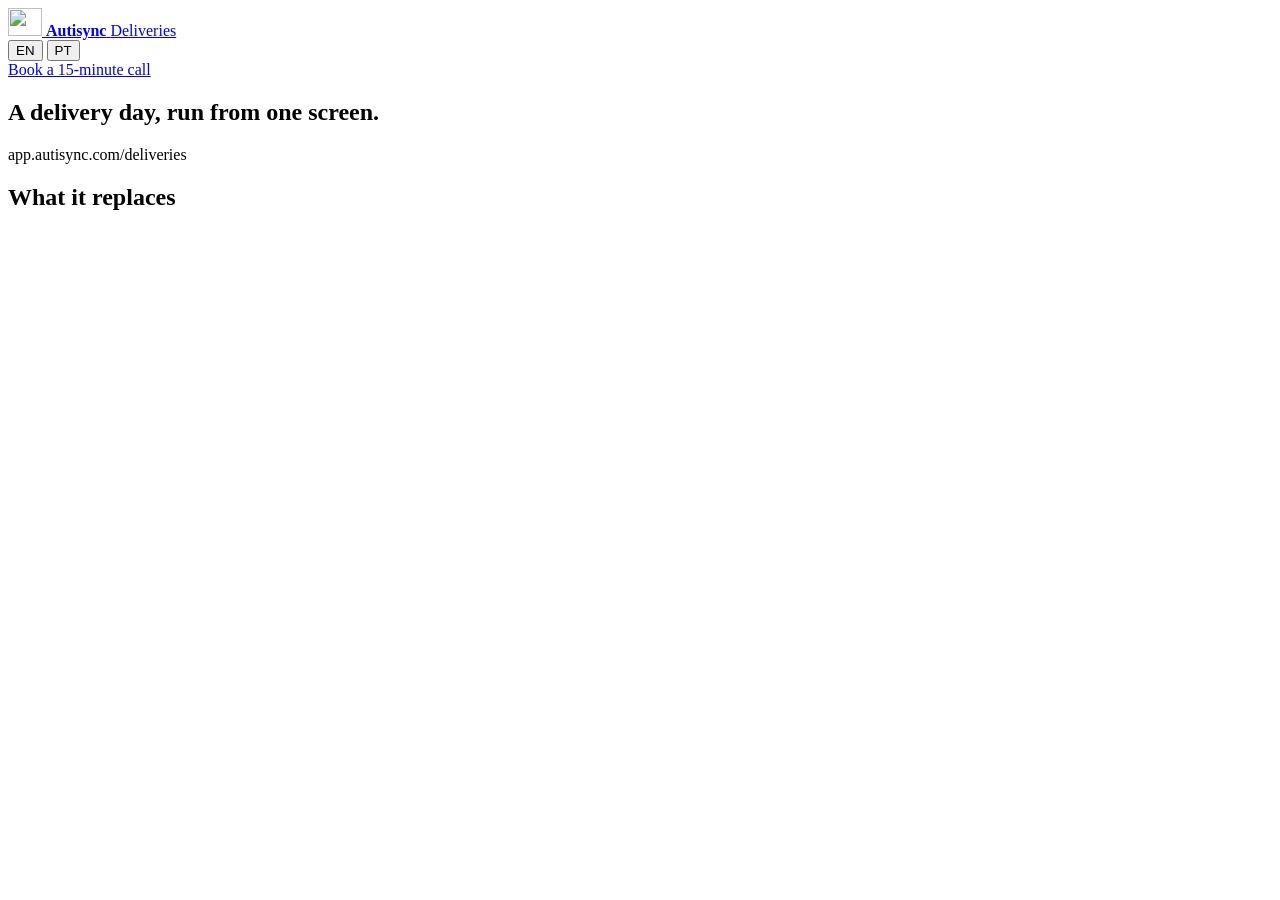
==== src/index.html @ 2b048763 "Deliveries live demo: office, driver and customer, no sign-up A static, self-contained simulation of" ====
<!doctype html>
<html lang="en">
<head>
  <meta charset="utf-8">
  <meta name="viewport" content="width=device-width, initial-scale=1, viewport-fit=cover">
  <title>Autisync Deliveries: live demo</title>
  <meta name="description" content="Try Autisync Deliveries with a made-up business: the office board, the driver's phone and the customer's tracking link, running a delivery day. No sign-up.">
  <meta property="og:title" content="Autisync Deliveries: live demo">
  <meta property="og:description" content="The office, the driver's phone and the customer's tracking link, running a delivery day. No sign-up.">
  <meta property="og:image" content="/og.png">
  <meta name="theme-color" content="#121417">
  <link rel="icon" href="/img/autisync.svg" type="image/svg+xml">
  <link rel="preconnect" href="https://fonts.googleapis.com">
  <link rel="preconnect" href="https://fonts.gstatic.com" crossorigin>
  <link href="https://fonts.googleapis.com/css2?family=Inter:wght@400;500;600;700;800&display=swap" rel="stylesheet">
  <link rel="stylesheet" href="https://cdnjs.cloudflare.com/ajax/libs/leaflet/1.9.4/leaflet.min.css">
  <link rel="stylesheet" href="/styles.css">
  <script src="/config.js"></script>
</head>
<body>
  <header class="top">
    <div class="wrap top-in">
      <a class="brand" href="https://www.autisync.com" aria-label="Autisync">
        <img src="/img/autisync.svg" alt="" width="34" height="28">
        <span><b>Autisync</b> <span data-t="nav.product">Deliveries</span></span>
      </a>
      <div class="top-actions">
        <div class="lang" role="group" aria-label="Language">
          <button type="button" data-lang="en">EN</button>
          <button type="button" data-lang="pt">PT</button>
        </div>
        <a class="btn btn-gold cta-link" href="https://www.autisync.com/book" data-t="nav.cta">Book a 15-minute call</a>
      </div>
    </div>
  </header>

  <main>
    <section class="hero wrap">
      <h1 data-t="hero.title">A delivery day, run from one screen.</h1>
      <p class="lead" data-t-html="hero.text"></p>
      <p class="note" data-t="hero.note"></p>
    </section>

    <section class="stage-wrap wrap" aria-label="Demo">
      <div class="stage" id="stage">
        <div class="controls" id="controls"></div>
        <div class="tabs" role="tablist" id="tabs"></div>
        <div class="panes">
          <section class="pane pane-office" id="pane-office" data-pane="office">
            <div class="pane-label" data-t="pane.office"></div>
            <div class="window">
              <div class="window-bar"><span></span><span></span><span></span><div class="url">app.autisync.com/deliveries</div></div>
              <div class="office" id="office"></div>
            </div>
          </section>
          <section class="pane pane-phone" id="pane-driver" data-pane="driver">
            <div class="pane-label" id="label-driver"></div>
            <div class="phone"><div class="screen" id="driver"></div></div>
          </section>
          <section class="pane pane-phone" id="pane-customer" data-pane="customer">
            <div class="pane-label" id="label-customer"></div>
            <div class="phone"><div class="screen" id="customer"></div></div>
          </section>
        </div>
      </div>
      <aside class="try" id="try"></aside>
    </section>

    <section class="replaces wrap">
      <h2 data-t="rep.title">What it replaces</h2>
      <div class="rep-grid" id="replaces"></div>
    </section>

    <section class="cta wrap">
      <div class="cta-box">
        <h2 data-t="cta.title"></h2>
        <p data-t="cta.text"></p>
        <a class="btn btn-gold btn-lg cta-link" href="https://www.autisync.com/book" data-t="nav.cta"></a>
      </div>
    </section>
  </main>

  <footer class="foot wrap">
    <span data-t="foot.by"></span>
    <span id="foot-demo"></span>
  </footer>

  <script src="https://cdnjs.cloudflare.com/ajax/libs/leaflet/1.9.4/leaflet.min.js"></script>
  <script type="module" src="/app.js"></script>
</body>
</html>
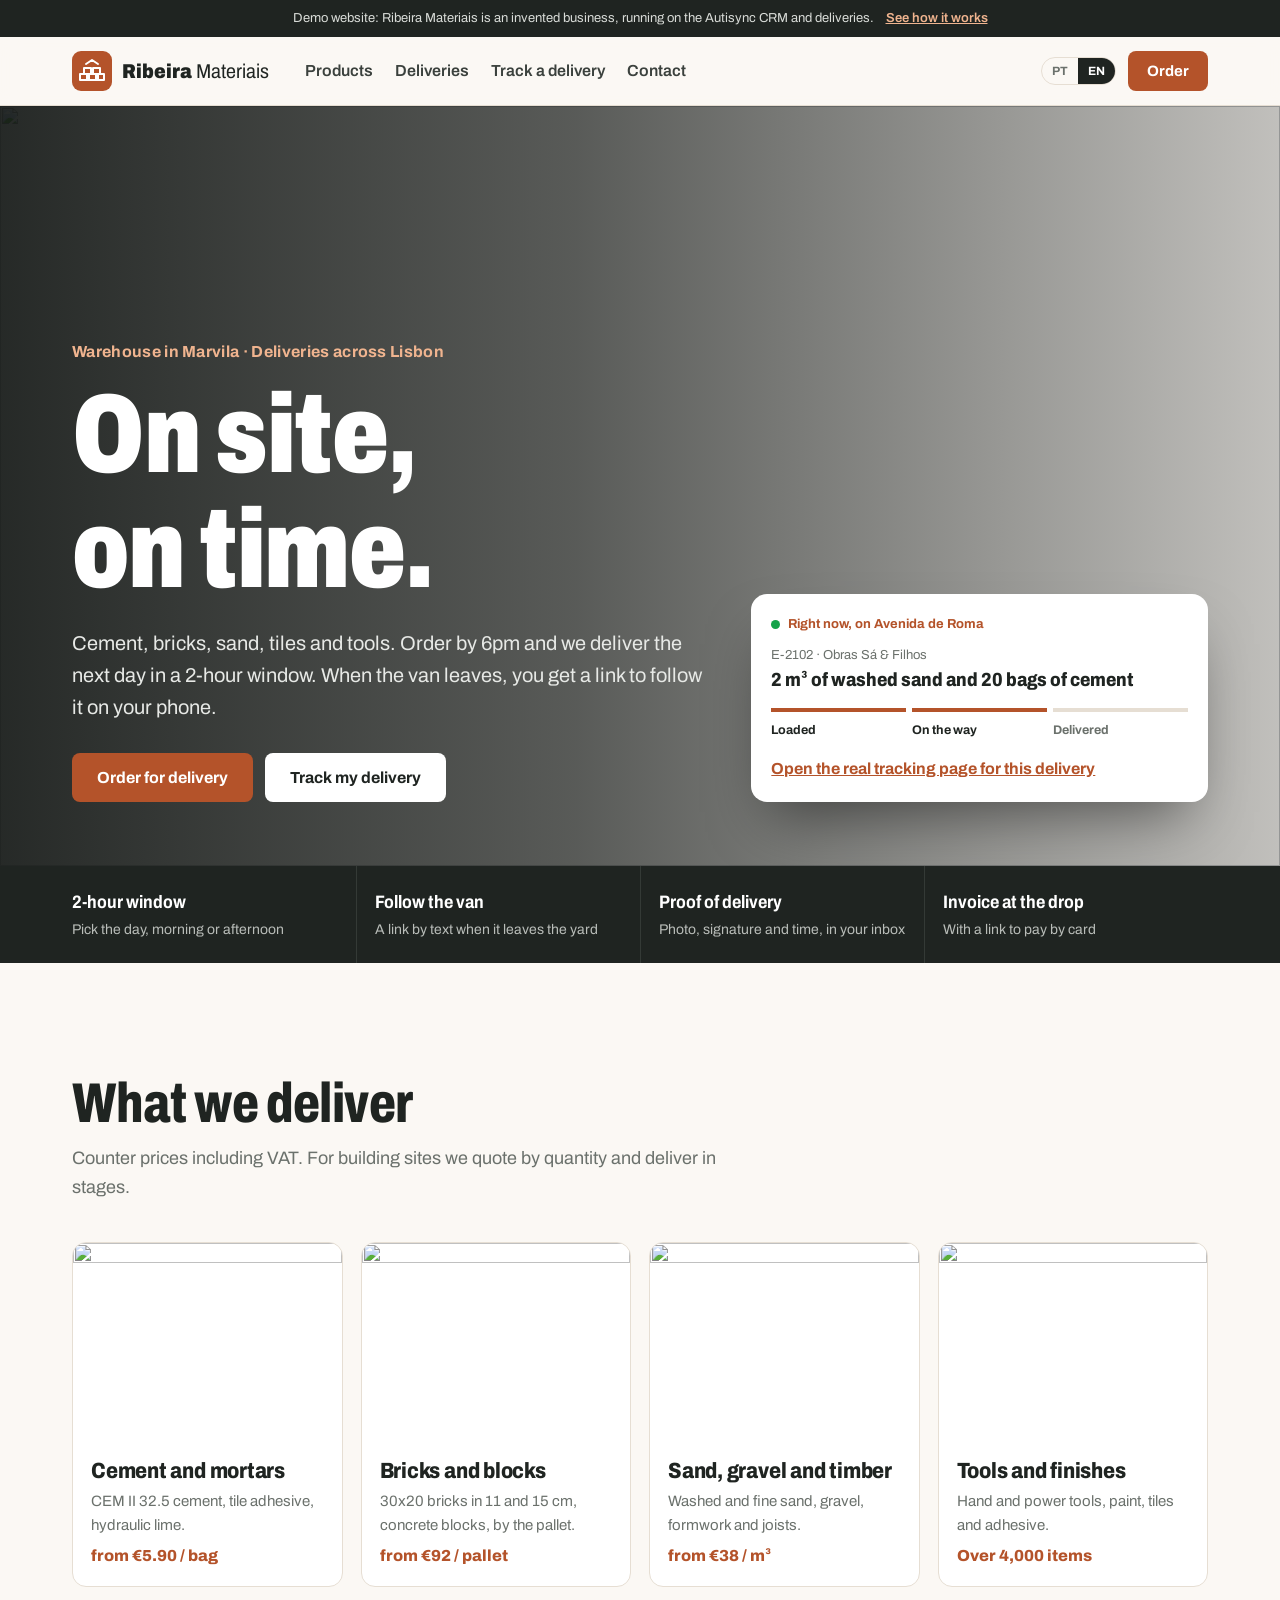
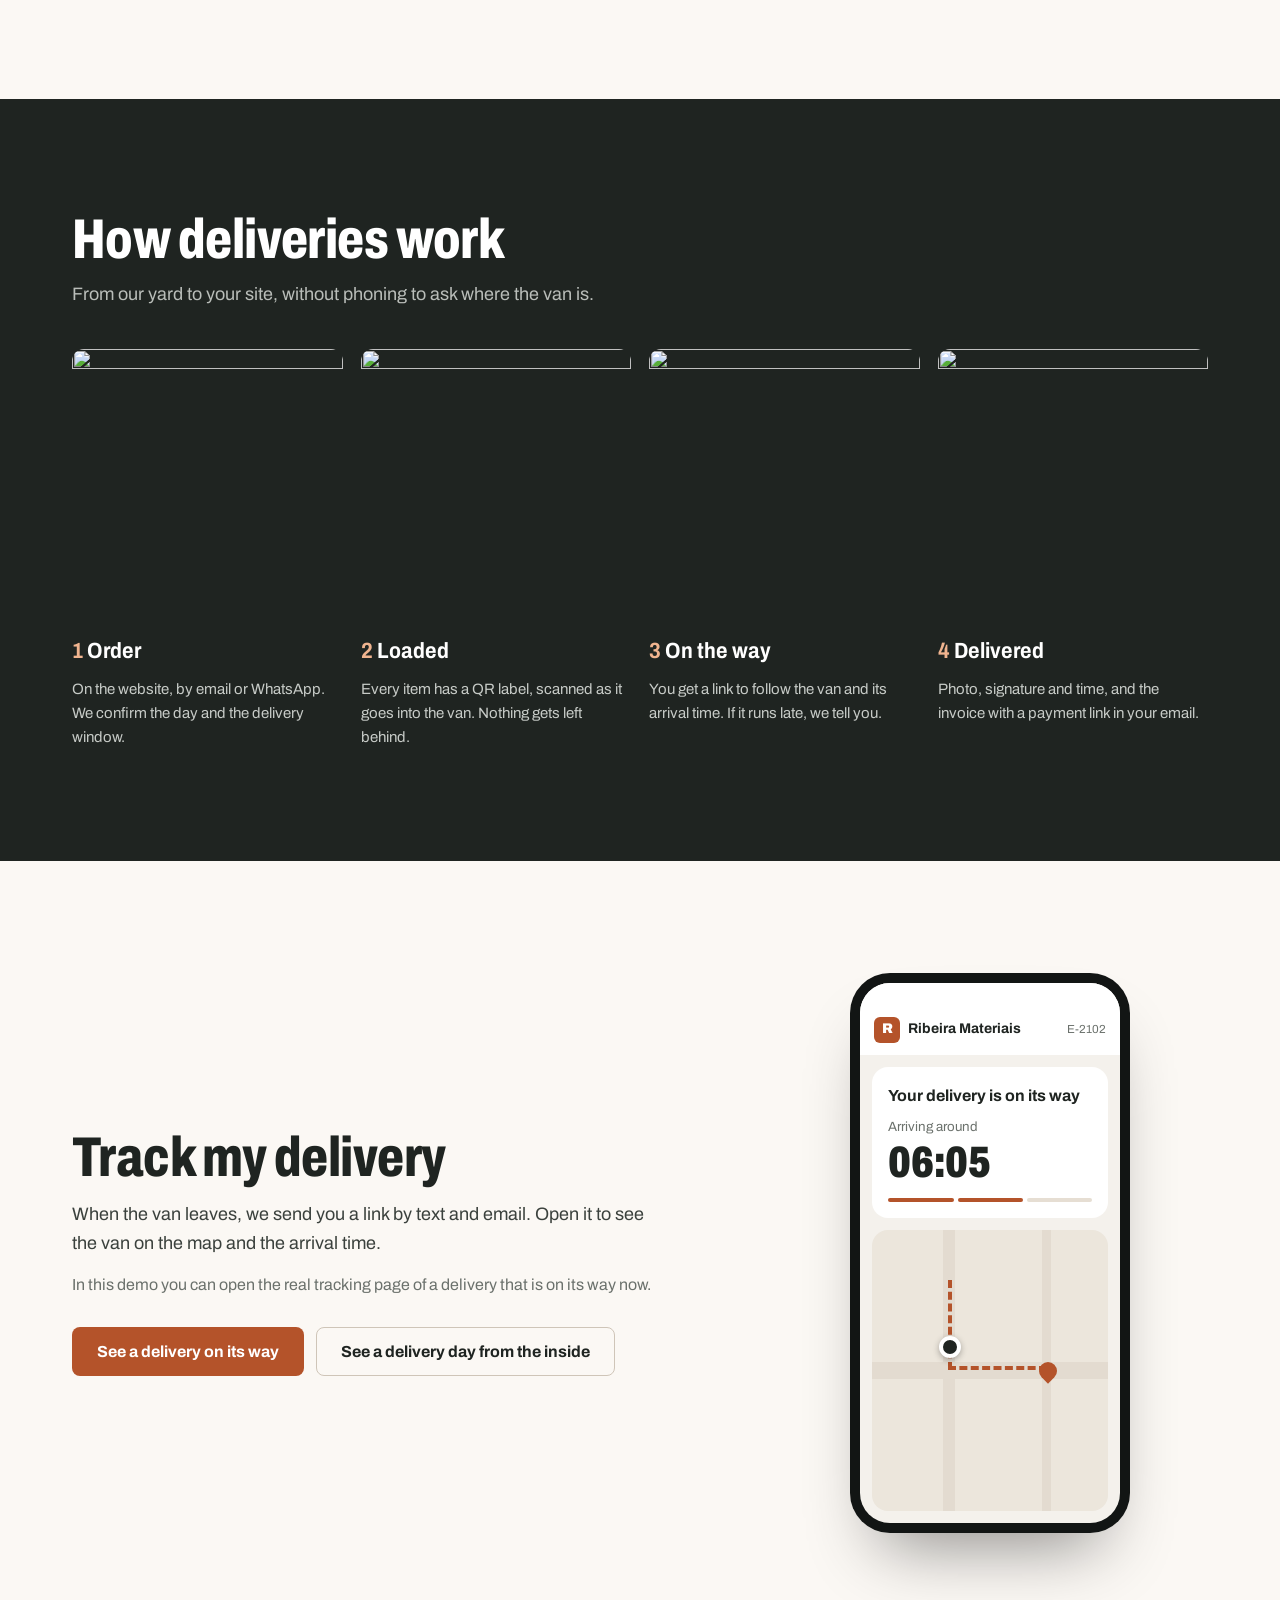
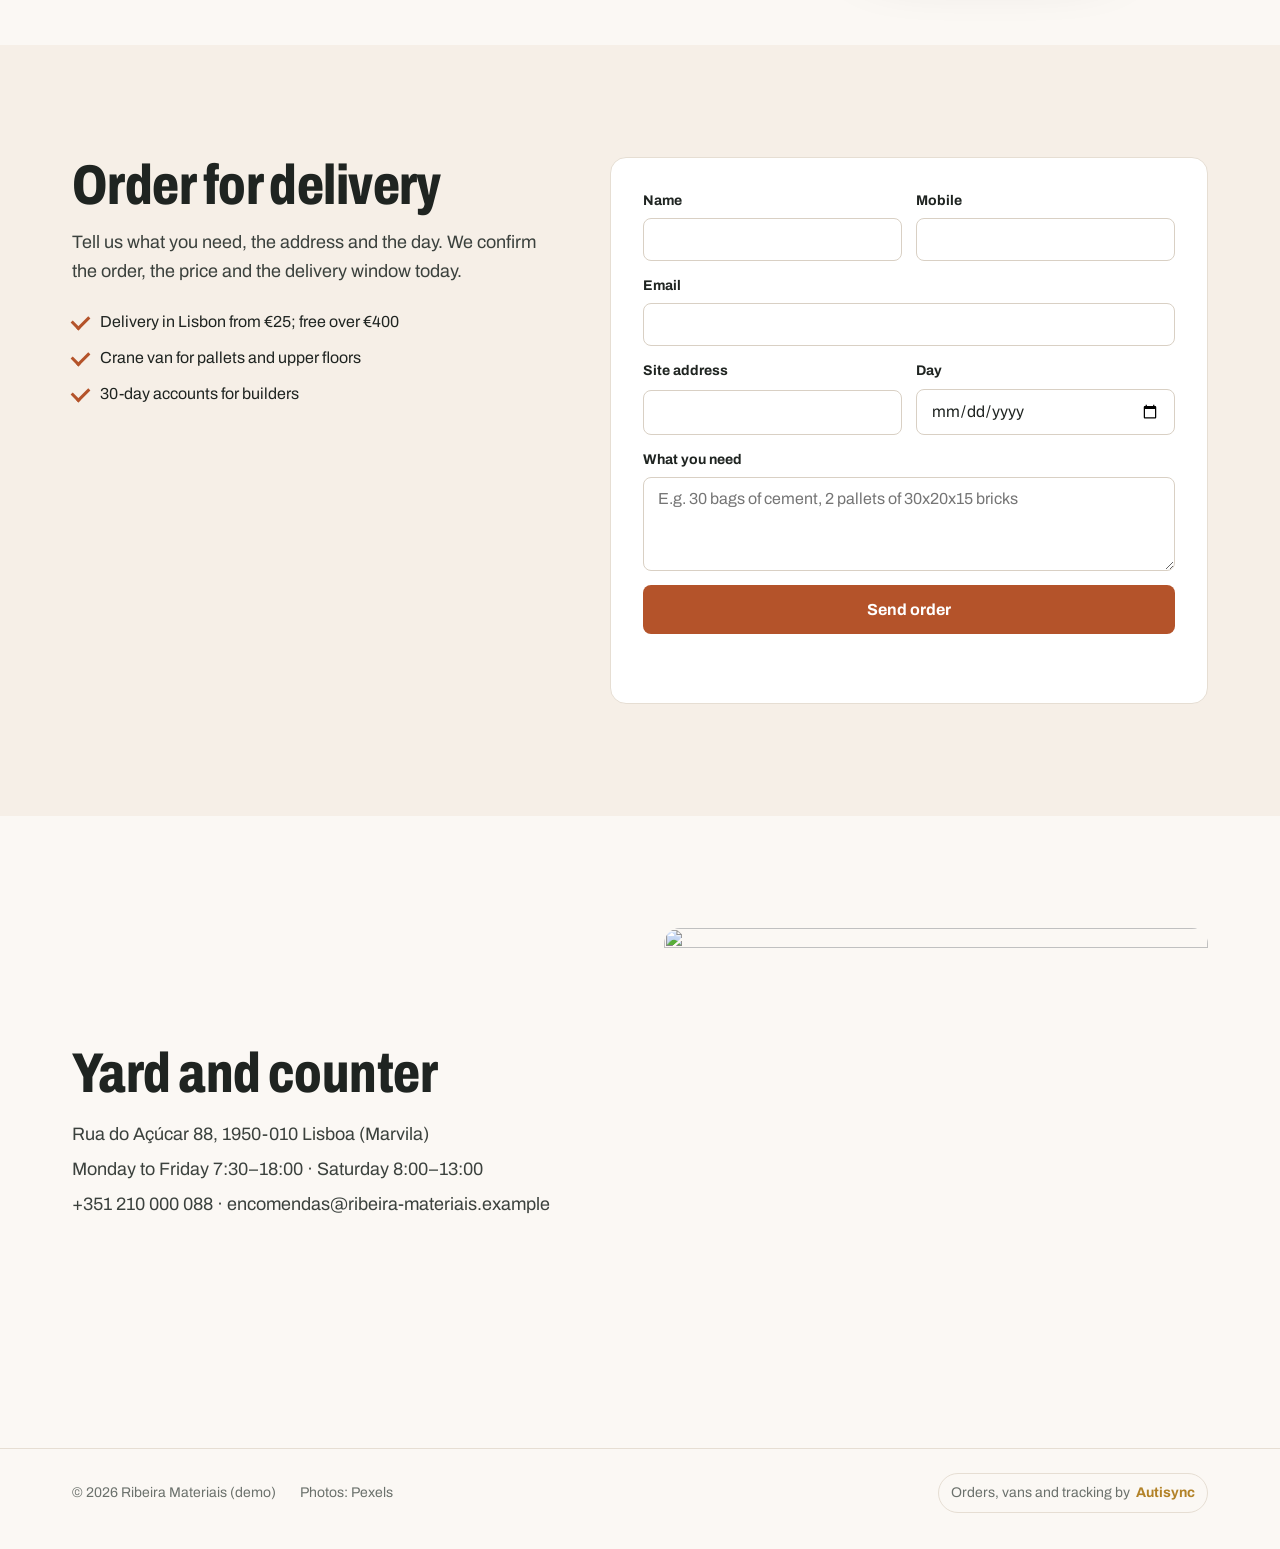
==== commit 3e48388c: "Ribeira Materiais: the demo merchant's own website, simulation kept at /demo The deliveries demo bec" ====
--- a/src/index.html
+++ b/src/index.html
@@ -1,91 +1,218 @@
 <!doctype html>
-<html lang="en">
+<html lang="pt-PT">
 <head>
   <meta charset="utf-8">
   <meta name="viewport" content="width=device-width, initial-scale=1, viewport-fit=cover">
-  <title>Autisync Deliveries: live demo</title>
-  <meta name="description" content="Try Autisync Deliveries with a made-up business: the office board, the driver's phone and the customer's tracking link, running a delivery day. No sign-up.">
-  <meta property="og:title" content="Autisync Deliveries: live demo">
-  <meta property="og:description" content="The office, the driver's phone and the customer's tracking link, running a delivery day. No sign-up.">
-  <meta property="og:image" content="/og.png">
-  <meta name="theme-color" content="#121417">
-  <link rel="icon" href="/img/autisync.svg" type="image/svg+xml">
+  <title>Ribeira Materiais | Materiais de construção com entrega em Lisboa</title>
+  <meta name="description" content="Cimento, tijolo, areia, cerâmica e ferramentas, entregues na obra em Lisboa numa janela de 2 horas, com seguimento da carrinha no telemóvel. Site de demonstração da Autisync.">
+  <meta name="robots" content="noindex">
+  <meta property="og:title" content="Ribeira Materiais: entregas na obra, à hora marcada">
+  <meta property="og:description" content="Um armazém de materiais de construção a trabalhar com o Autisync: encomendas, carrinhas, seguimento e faturas. Empresa de demonstração.">
+  <meta property="og:image" content="https://images.pexels.com/photos/29817952/pexels-photo-29817952.jpeg?auto=compress&cs=tinysrgb&w=1200&h=630&fit=crop">
+  <meta name="theme-color" content="#1F2421">
+  <link rel="icon" href="img/ribeira.svg" type="image/svg+xml">
   <link rel="preconnect" href="https://fonts.googleapis.com">
   <link rel="preconnect" href="https://fonts.gstatic.com" crossorigin>
-  <link href="https://fonts.googleapis.com/css2?family=Inter:wght@400;500;600;700;800&display=swap" rel="stylesheet">
-  <link rel="stylesheet" href="https://cdnjs.cloudflare.com/ajax/libs/leaflet/1.9.4/leaflet.min.css">
-  <link rel="stylesheet" href="/styles.css">
-  <script src="/config.js"></script>
+  <link href="https://fonts.googleapis.com/css2?family=Archivo:wdth,wght@62..125,400..900&display=swap" rel="stylesheet">
+  <link rel="stylesheet" href="styles.css">
+  <script src="config.js"></script>
 </head>
 <body>
+  <div class="demo-bar">
+    <span data-t="demo.bar">Site de demonstração: a Ribeira Materiais é uma empresa inventada, a trabalhar com o CRM e as entregas da Autisync.</span>
+    <a href="https://www.autisync.com/crm/entregas" data-href-en="https://www.autisync.com/crm/deliveries" data-t="demo.link">Ver como funciona</a>
+  </div>
+
   <header class="top">
     <div class="wrap top-in">
-      <a class="brand" href="https://www.autisync.com" aria-label="Autisync">
-        <img src="/img/autisync.svg" alt="" width="34" height="28">
-        <span><b>Autisync</b> <span data-t="nav.product">Deliveries</span></span>
+      <a class="brand" href="#inicio" aria-label="Ribeira Materiais">
+        <img src="img/ribeira.svg" alt="" width="40" height="40">
+        <span><b>Ribeira</b> Materiais</span>
       </a>
-      <div class="top-actions">
-        <div class="lang" role="group" aria-label="Language">
+      <nav class="nav" aria-label="Menu">
+        <a href="#produtos" data-t="nav.products">Produtos</a>
+        <a href="#entregas" data-t="nav.deliveries">Entregas</a>
+        <a href="#seguir" data-t="nav.track">Seguir entrega</a>
+        <a href="#contactos" data-t="nav.contact">Contactos</a>
+      </nav>
+      <div class="top-act">
+        <div class="lang" role="group" aria-label="Idioma / Language">
+          <button type="button" data-lang="pt">PT</button>
           <button type="button" data-lang="en">EN</button>
-          <button type="button" data-lang="pt">PT</button>
-        </div>
-        <a class="btn btn-gold cta-link" href="https://www.autisync.com/book" data-t="nav.cta">Book a 15-minute call</a>
+        </div>
+        <a class="btn btn-brand" href="#encomendar" data-t="nav.order">Encomendar</a>
       </div>
     </div>
   </header>
 
-  <main>
-    <section class="hero wrap">
-      <h1 data-t="hero.title">A delivery day, run from one screen.</h1>
-      <p class="lead" data-t-html="hero.text"></p>
-      <p class="note" data-t="hero.note"></p>
-    </section>
-
-    <section class="stage-wrap wrap" aria-label="Demo">
-      <div class="stage" id="stage">
-        <div class="controls" id="controls"></div>
-        <div class="tabs" role="tablist" id="tabs"></div>
-        <div class="panes">
-          <section class="pane pane-office" id="pane-office" data-pane="office">
-            <div class="pane-label" data-t="pane.office"></div>
-            <div class="window">
-              <div class="window-bar"><span></span><span></span><span></span><div class="url">app.autisync.com/deliveries</div></div>
-              <div class="office" id="office"></div>
+  <main id="inicio">
+    <section class="hero">
+      <img class="hero-img" src="https://images.pexels.com/photos/29817952/pexels-photo-29817952.jpeg?auto=compress&cs=tinysrgb&w=1920" alt="" fetchpriority="high">
+      <div class="wrap hero-in">
+        <div class="hero-copy">
+          <p class="kicker" data-t="hero.kicker">Armazém em Marvila · Entregas em Lisboa</p>
+          <h1 data-t="hero.title">Na obra à hora marcada.</h1>
+          <p class="lead" data-t="hero.lead">Cimento, tijolo, areia, cerâmica e ferramentas. Encomende até às 18h e entregamos no dia seguinte numa janela de 2 horas. Quando a carrinha sai, recebe um link para a seguir no telemóvel.</p>
+          <div class="cta-row">
+            <a class="btn btn-brand btn-lg" href="#encomendar" data-t="hero.order">Encomendar com entrega</a>
+            <a class="btn btn-light btn-lg" href="#seguir" data-t="hero.track">Seguir a minha entrega</a>
+          </div>
+        </div>
+        <aside class="live-card" aria-label="Entrega a caminho">
+          <div class="live-top"><span class="dot"></span><span data-t="live.label">Agora, na Av. de Roma</span></div>
+          <p class="live-ref">E-2102 · Obras Sá &amp; Filhos</p>
+          <p class="live-title" data-t="live.title">2 m³ de areia lavada e 20 sacos de cimento</p>
+          <div class="live-steps">
+            <span class="on" data-t="live.s1">Carregada</span>
+            <span class="on" data-t="live.s2">A caminho</span>
+            <span data-t="live.s3">Entregue</span>
+          </div>
+          <a class="live-link" data-track-demo href="#" target="_blank" rel="noopener" data-t="live.link">Abrir o seguimento real desta entrega</a>
+        </aside>
+      </div>
+    </section>
+
+    <section class="facts">
+      <div class="wrap facts-in">
+        <div><b data-t="f1.b">Janela de 2 horas</b><span data-t="f1.s">Escolhe o dia e a manhã ou a tarde</span></div>
+        <div><b data-t="f2.b">Siga a carrinha</b><span data-t="f2.s">Link por SMS quando sai do armazém</span></div>
+        <div><b data-t="f3.b">Prova de entrega</b><span data-t="f3.s">Foto, assinatura e hora, no seu email</span></div>
+        <div><b data-t="f4.b">Fatura na entrega</b><span data-t="f4.s">Com link para pagar por cartão</span></div>
+      </div>
+    </section>
+
+    <section class="section" id="produtos">
+      <div class="wrap">
+        <div class="head">
+          <h2 data-t="prod.title">O que entregamos</h2>
+          <p data-t="prod.sub">Preços de balcão com IVA. Para obra, pedimos orçamento por quantidades e entregamos por fases.</p>
+        </div>
+        <div class="cats">
+          <article class="cat">
+            <img loading="lazy" src="https://images.pexels.com/photos/29817952/pexels-photo-29817952.jpeg?auto=compress&cs=tinysrgb&w=800" alt="" data-alt="cat.cement.alt">
+            <div><h3 data-t="cat.cement">Cimento e argamassas</h3><p data-t="cat.cement.d">Cimento CEM II 32,5, cimento-cola, cal hidráulica.</p><span class="price" data-t="cat.cement.p">desde 5,90 € / saco</span></div>
+          </article>
+          <article class="cat">
+            <img loading="lazy" src="https://images.pexels.com/photos/39084066/pexels-photo-39084066.jpeg?auto=compress&cs=tinysrgb&w=800" alt="" data-alt="cat.brick.alt">
+            <div><h3 data-t="cat.brick">Tijolo e blocos</h3><p data-t="cat.brick.d">Tijolo 30x20 de 11 e 15, blocos de betão, por palete.</p><span class="price" data-t="cat.brick.p">desde 92 € / palete</span></div>
+          </article>
+          <article class="cat">
+            <img loading="lazy" src="https://images.pexels.com/photos/12278585/pexels-photo-12278585.jpeg?auto=compress&cs=tinysrgb&w=800" alt="" data-alt="cat.yard.alt">
+            <div><h3 data-t="cat.yard">Areias, britas e madeira</h3><p data-t="cat.yard.d">Areia lavada e fina, brita, cofragem e barrotes.</p><span class="price" data-t="cat.yard.p">desde 38 € / m³</span></div>
+          </article>
+          <article class="cat">
+            <img loading="lazy" src="https://images.pexels.com/photos/38575493/pexels-photo-38575493.jpeg?auto=compress&cs=tinysrgb&w=800" alt="" data-alt="cat.tools.alt">
+            <div><h3 data-t="cat.tools">Ferramentas e acabamentos</h3><p data-t="cat.tools.d">Ferramenta manual e elétrica, tintas, cerâmica e cola.</p><span class="price" data-t="cat.tools.p">Mais de 4.000 artigos</span></div>
+          </article>
+        </div>
+      </div>
+    </section>
+
+    <section class="section dark" id="entregas">
+      <div class="wrap">
+        <div class="head">
+          <h2 data-t="how.title">Como funcionam as entregas</h2>
+          <p data-t="how.sub">Do armazém à sua obra, sem telefonemas para saber onde está a carrinha.</p>
+        </div>
+        <ol class="steps">
+          <li>
+            <img loading="lazy" src="https://images.pexels.com/photos/4487383/pexels-photo-4487383.jpeg?auto=compress&cs=tinysrgb&w=700" alt="">
+            <b data-t="how.1">Encomenda</b><p data-t="how.1d">Pelo site, por email ou WhatsApp. Confirmamos o dia e a janela de entrega.</p>
+          </li>
+          <li>
+            <img loading="lazy" src="https://images.pexels.com/photos/29491402/pexels-photo-29491402.jpeg?auto=compress&cs=tinysrgb&w=700" alt="">
+            <b data-t="how.2">Carregamos</b><p data-t="how.2d">Cada volume tem uma etiqueta com QR, lida ao entrar na carrinha. Nada fica para trás.</p>
+          </li>
+          <li>
+            <img loading="lazy" src="https://images.pexels.com/photos/6407628/pexels-photo-6407628.jpeg?auto=compress&cs=tinysrgb&w=700" alt="">
+            <b data-t="how.3">A caminho</b><p data-t="how.3d">Recebe um link para seguir a carrinha e a hora de chegada. Se houver atraso, avisamos.</p>
+          </li>
+          <li>
+            <img loading="lazy" src="https://images.pexels.com/photos/6869055/pexels-photo-6869055.jpeg?auto=compress&cs=tinysrgb&w=700" alt="">
+            <b data-t="how.4">Entregue</b><p data-t="how.4d">Foto, assinatura e hora, e a fatura com link de pagamento no seu email.</p>
+          </li>
+        </ol>
+      </div>
+    </section>
+
+    <section class="section" id="seguir">
+      <div class="wrap track">
+        <div>
+          <h2 data-t="track.title">Seguir a minha entrega</h2>
+          <p data-t="track.sub">Quando a carrinha sai, enviamos-lhe um link por SMS e email. Abra-o para ver a carrinha no mapa e a hora de chegada.</p>
+          <p class="note" data-t="track.note">Nesta demonstração pode abrir o seguimento real de uma entrega que está a caminho agora.</p>
+          <div class="cta-row">
+            <a class="btn btn-brand btn-lg" data-track-demo href="#" target="_blank" rel="noopener" data-t="track.open">Ver uma entrega a caminho</a>
+            <a class="btn btn-outline btn-lg" href="demo/index.html?lang=pt" data-href-en="demo/index.html?lang=en" data-t="track.sim">Ver um dia de entregas por dentro</a>
+          </div>
+        </div>
+        <div class="phone" aria-hidden="true">
+          <div class="phone-in">
+            <div class="ph-head"><span class="ph-logo">R</span><b>Ribeira Materiais</b><small>E-2102</small></div>
+            <div class="ph-card">
+              <b data-t="ph.title">A sua entrega está a caminho</b>
+              <small data-t="ph.eta">Chega por volta das</small>
+              <span class="ph-time" data-eta>10:40</span>
+              <div class="ph-steps"><i class="on"></i><i class="on"></i><i></i></div>
             </div>
-          </section>
-          <section class="pane pane-phone" id="pane-driver" data-pane="driver">
-            <div class="pane-label" id="label-driver"></div>
-            <div class="phone"><div class="screen" id="driver"></div></div>
-          </section>
-          <section class="pane pane-phone" id="pane-customer" data-pane="customer">
-            <div class="pane-label" id="label-customer"></div>
-            <div class="phone"><div class="screen" id="customer"></div></div>
-          </section>
-        </div>
-      </div>
-      <aside class="try" id="try"></aside>
-    </section>
-
-    <section class="replaces wrap">
-      <h2 data-t="rep.title">What it replaces</h2>
-      <div class="rep-grid" id="replaces"></div>
-    </section>
-
-    <section class="cta wrap">
-      <div class="cta-box">
-        <h2 data-t="cta.title"></h2>
-        <p data-t="cta.text"></p>
-        <a class="btn btn-gold btn-lg cta-link" href="https://www.autisync.com/book" data-t="nav.cta"></a>
+            <div class="ph-map"><span class="ph-route"></span><span class="ph-van"></span><span class="ph-pin"></span></div>
+          </div>
+        </div>
+      </div>
+    </section>
+
+    <section class="section sand" id="encomendar">
+      <div class="wrap order">
+        <div>
+          <h2 data-t="order.title">Encomendar com entrega</h2>
+          <p data-t="order.sub">Diga-nos o que precisa, a morada e o dia. Confirmamos a encomenda, o preço e a janela de entrega ainda hoje.</p>
+          <ul class="ticks">
+            <li data-t="order.t1">Entrega em Lisboa a partir de 25 €; grátis acima de 400 €</li>
+            <li data-t="order.t2">Carrinha com grua para paletes e andares</li>
+            <li data-t="order.t3">Contas a 30 dias para empreiteiros</li>
+          </ul>
+        </div>
+        <form class="form" data-enquiry="Encomenda com entrega" novalidate>
+          <div class="row2">
+            <label><span data-t="form.name">Nome</span><input name="fullName" autocomplete="name" required></label>
+            <label><span data-t="form.phone">Telemóvel</span><input name="phone" type="tel" autocomplete="tel" required></label>
+          </div>
+          <label><span data-t="form.email">Email</span><input name="email" type="email" autocomplete="email" required></label>
+          <div class="row2">
+            <label><span data-t="form.address">Morada da obra</span><input name="address" autocomplete="street-address"></label>
+            <label><span data-t="form.day">Dia</span><input name="day" type="date"></label>
+          </div>
+          <label><span data-t="form.what">O que precisa</span><textarea name="what" rows="4" data-ph="form.whatPh" placeholder="Ex.: 30 sacos de cimento, 2 paletes de tijolo 30x20x15"></textarea></label>
+          <input class="hp" name="website" tabindex="-1" autocomplete="off" aria-hidden="true">
+          <button class="btn btn-brand btn-lg" type="submit" data-t="form.send">Enviar encomenda</button>
+          <p class="status" data-status role="status"></p>
+        </form>
+      </div>
+    </section>
+
+    <section class="section" id="contactos">
+      <div class="wrap contact">
+        <div>
+          <h2 data-t="contact.title">Armazém e balcão</h2>
+          <p>Rua do Açúcar 88, 1950-010 Lisboa (Marvila)</p>
+          <p data-t="contact.hours">Segunda a sexta 7:30–18:00 · Sábado 8:00–13:00</p>
+          <p>+351 210 000 088 · encomendas@ribeira-materiais.example</p>
+        </div>
+        <img loading="lazy" src="https://images.pexels.com/photos/36463675/pexels-photo-36463675.jpeg?auto=compress&cs=tinysrgb&w=900" alt="">
       </div>
     </section>
   </main>
 
-  <footer class="foot wrap">
-    <span data-t="foot.by"></span>
-    <span id="foot-demo"></span>
+  <footer class="foot">
+    <div class="wrap foot-in">
+      <span>© <span data-year></span> Ribeira Materiais (demo)</span>
+      <span data-t="foot.photos">Fotografias: Pexels</span>
+      <a class="powered" href="https://www.autisync.com/crm/entregas" data-href-en="https://www.autisync.com/crm/deliveries">
+        <span data-t="foot.powered">Encomendas, carrinhas e seguimento com</span> <b>Autisync</b>
+      </a>
+    </div>
   </footer>
 
-  <script src="https://cdnjs.cloudflare.com/ajax/libs/leaflet/1.9.4/leaflet.min.js"></script>
-  <script type="module" src="/app.js"></script>
+  <script src="site.js"></script>
 </body>
 </html>
--- a/src/styles.css
+++ b/src/styles.css
@@ -0,0 +1,161 @@
+/* Ribeira Materiais: a builders' merchant in Lisbon (demo). Terracotta brick,
+   charcoal and sand; Archivo, condensed for headings. */
+:root {
+  --brand: #b4532a;
+  --brand-dark: #8f3f1e;
+  --ink: #1f2421;
+  --ink-2: #3b413d;
+  --muted: #6b716c;
+  --sand: #f6efe7;
+  --paper: #fbf8f4;
+  --line: #e6ded3;
+  --font: "Archivo", "Helvetica Neue", Arial, sans-serif;
+}
+* { box-sizing: border-box; }
+html { scroll-behavior: smooth; }
+body { margin: 0; background: var(--paper); color: var(--ink); font: 16px/1.6 var(--font); -webkit-font-smoothing: antialiased; }
+img { max-width: 100%; display: block; }
+a { color: inherit; }
+h1, h2, h3 { font-stretch: 75%; font-weight: 800; line-height: 1.02; letter-spacing: -0.01em; margin: 0; text-wrap: balance; }
+h2 { font-size: clamp(34px, 5vw, 56px); }
+h3 { font-size: 22px; font-stretch: 87%; }
+p { margin: 0; }
+.wrap { width: 100%; max-width: 1200px; margin: 0 auto; padding-inline: clamp(16px, 4vw, 32px); }
+:focus-visible { outline: 3px solid var(--brand); outline-offset: 3px; }
+@media (prefers-reduced-motion: reduce) { html { scroll-behavior: auto; } * { animation: none !important; transition: none !important; } }
+
+.demo-bar { display: flex; flex-wrap: wrap; gap: 4px 12px; justify-content: center; padding: 8px 16px; background: var(--ink); color: #d9dcd8; font-size: 13px; text-align: center; }
+.demo-bar a { color: #f0b48f; font-weight: 600; }
+
+.top { position: sticky; top: 0; z-index: 20; background: rgba(251, 248, 244, 0.92); backdrop-filter: blur(10px); border-bottom: 1px solid var(--line); }
+.top-in { display: flex; align-items: center; gap: 24px; min-height: 68px; }
+.brand { display: flex; align-items: center; gap: 10px; text-decoration: none; font-size: 20px; font-stretch: 87%; }
+.brand b { font-weight: 900; }
+.nav { display: flex; gap: 22px; margin-left: 12px; }
+.nav a { text-decoration: none; font-weight: 600; color: var(--ink-2); }
+.nav a:hover { color: var(--brand); }
+.top-act { margin-left: auto; display: flex; align-items: center; gap: 12px; }
+.lang { display: flex; border: 1px solid var(--line); border-radius: 999px; overflow: hidden; }
+.lang button { border: 0; background: transparent; padding: 6px 10px; font: 700 12px var(--font); color: var(--muted); cursor: pointer; }
+.lang button[aria-pressed="true"] { background: var(--ink); color: #fff; }
+
+.btn { display: inline-flex; align-items: center; justify-content: center; gap: 8px; padding: 11px 18px; border-radius: 8px; font: 700 15px var(--font); text-decoration: none; border: 1px solid transparent; cursor: pointer; transition: background 0.15s, transform 0.15s; }
+.btn-lg { padding: 15px 24px; font-size: 16px; }
+.btn-brand { background: var(--brand); color: #fff; }
+.btn-brand:hover { background: var(--brand-dark); }
+.btn-light { background: #fff; color: var(--ink); }
+.btn-light:hover { background: var(--sand); }
+.btn-outline { background: transparent; color: var(--ink); border-color: #cfc5b8; }
+.btn-outline:hover { border-color: var(--brand); color: var(--brand); }
+.btn:disabled { opacity: 0.6; cursor: default; }
+
+/* Hero: the photo full bleed, the words on a dark wash */
+.hero { position: relative; min-height: min(86vh, 760px); display: flex; align-items: flex-end; color: #fff; overflow: hidden; }
+.hero-img { position: absolute; inset: 0; width: 100%; height: 100%; object-fit: cover; }
+.hero::after { content: ""; position: absolute; inset: 0; background: linear-gradient(90deg, rgba(20, 24, 22, 0.92) 0%, rgba(20, 24, 22, 0.7) 45%, rgba(20, 24, 22, 0.25) 100%); }
+.hero-in { position: relative; z-index: 1; display: grid; grid-template-columns: minmax(0, 1.4fr) minmax(0, 1fr); gap: 40px; align-items: end; padding-block: 120px 64px; }
+.kicker { font-weight: 700; color: #f0b48f; letter-spacing: 0.02em; }
+.hero h1 { margin-top: 14px; font-size: clamp(52px, 9vw, 112px); font-weight: 900; }
+.lead { margin-top: 20px; max-width: 34em; font-size: clamp(17px, 1.6vw, 20px); color: #e7e9e6; }
+.cta-row { display: flex; flex-wrap: wrap; gap: 12px; margin-top: 30px; }
+
+.live-card { background: #fff; color: var(--ink); border-radius: 16px; padding: 20px; box-shadow: 0 30px 60px -20px rgba(0, 0, 0, 0.5); }
+.live-top { display: flex; align-items: center; gap: 8px; font-size: 13px; font-weight: 700; color: var(--brand); }
+.dot { width: 9px; height: 9px; border-radius: 50%; background: #16a34a; box-shadow: 0 0 0 0 rgba(22, 163, 74, 0.5); animation: pulse 1.8s infinite; }
+@keyframes pulse { 70% { box-shadow: 0 0 0 10px rgba(22, 163, 74, 0); } 100% { box-shadow: 0 0 0 0 rgba(22, 163, 74, 0); } }
+.live-ref { margin-top: 10px; font-size: 13px; color: var(--muted); }
+.live-title { margin-top: 4px; font-size: 19px; font-weight: 800; font-stretch: 87%; line-height: 1.2; }
+.live-steps { display: grid; grid-template-columns: repeat(3, 1fr); gap: 6px; margin-top: 16px; }
+.live-steps span { padding-top: 8px; border-top: 4px solid var(--line); font-size: 12.5px; font-weight: 700; color: var(--muted); }
+.live-steps .on { border-color: var(--brand); color: var(--ink); }
+.live-link { display: inline-block; margin-top: 16px; font-weight: 700; color: var(--brand); }
+
+.facts { background: var(--ink); color: #fff; }
+.facts-in { display: grid; grid-template-columns: repeat(4, 1fr); }
+.facts-in div { padding: 22px 18px; border-left: 1px solid #343a36; display: grid; gap: 2px; }
+.facts-in div:first-child { border-left: 0; padding-left: 0; }
+.facts-in b { font-size: 18px; font-stretch: 87%; }
+.facts-in span { font-size: 14px; color: #b9bdb9; }
+
+.section { padding-block: clamp(64px, 9vw, 112px); }
+.head { max-width: 680px; display: grid; gap: 12px; margin-bottom: 40px; }
+.head p { color: var(--muted); font-size: 18px; }
+
+.cats { display: grid; grid-template-columns: repeat(4, minmax(0, 1fr)); gap: 18px; }
+.cat { background: #fff; border: 1px solid var(--line); border-radius: 14px; overflow: hidden; display: flex; flex-direction: column; }
+.cat img { aspect-ratio: 4 / 3; object-fit: cover; width: 100%; }
+.cat > div { padding: 16px 18px 18px; display: grid; gap: 6px; }
+.cat p { color: var(--muted); font-size: 15px; }
+.price { font-weight: 800; color: var(--brand); }
+
+.dark { background: var(--ink); color: #fff; }
+.dark .head p { color: #b9bdb9; }
+.steps { list-style: none; margin: 0; padding: 0; display: grid; grid-template-columns: repeat(4, minmax(0, 1fr)); gap: 18px; counter-reset: s; }
+.steps li { counter-increment: s; display: grid; gap: 8px; align-content: start; }
+.steps img { aspect-ratio: 1 / 1; object-fit: cover; width: 100%; border-radius: 12px; }
+.steps b { font-size: 22px; font-stretch: 87%; margin-top: 6px; }
+.steps b::before { content: counter(s) " "; color: #f0b48f; }
+.steps p { color: #c7cbc7; font-size: 15px; }
+
+.track { display: grid; grid-template-columns: minmax(0, 1.2fr) minmax(0, 0.8fr); gap: 48px; align-items: center; }
+.track h2 + p { margin-top: 14px; font-size: 18px; color: var(--ink-2); max-width: 32em; }
+.track .note { margin: 14px 0 24px; color: var(--muted); }
+.phone { justify-self: center; width: 280px; padding: 10px; border-radius: 40px; background: #121514; box-shadow: 0 40px 70px -30px rgba(0, 0, 0, 0.45); }
+.phone-in { border-radius: 30px; overflow: hidden; background: #f4f1ec; height: 540px; display: flex; flex-direction: column; }
+.ph-head { display: flex; align-items: center; gap: 8px; padding: 34px 14px 12px; background: #fff; font-size: 14px; }
+.ph-head small { margin-left: auto; color: var(--muted); }
+.ph-logo { width: 26px; height: 26px; border-radius: 6px; background: var(--brand); color: #fff; display: grid; place-items: center; font-weight: 900; }
+.ph-card { margin: 12px; padding: 16px; border-radius: 16px; background: #fff; display: grid; gap: 2px; }
+.ph-card small { color: var(--muted); margin-top: 6px; }
+.ph-time { font-size: 44px; font-weight: 900; font-stretch: 75%; line-height: 1; }
+.ph-steps { display: grid; grid-template-columns: repeat(3, 1fr); gap: 4px; margin-top: 12px; }
+.ph-steps i { height: 4px; border-radius: 2px; background: var(--line); }
+.ph-steps .on { background: var(--brand); }
+.ph-map { position: relative; flex: 1; margin: 0 12px 12px; border-radius: 16px; overflow: hidden;
+  background: linear-gradient(0deg, transparent 47%, #e3dbd0 47%, #e3dbd0 53%, transparent 53%), linear-gradient(90deg, transparent 30%, #e3dbd0 30%, #e3dbd0 35%, transparent 35%), linear-gradient(90deg, transparent 72%, #e3dbd0 72%, #e3dbd0 76%, transparent 76%), #ece6dc; }
+.ph-route { position: absolute; left: 32%; top: 18%; width: 42%; height: 32%; border-left: 4px dashed var(--brand); border-bottom: 4px dashed var(--brand); }
+.ph-van { position: absolute; left: calc(32% - 9px); top: 38%; width: 22px; height: 22px; border-radius: 50%; background: var(--ink); border: 4px solid #fff; box-shadow: 0 2px 6px rgba(0, 0, 0, 0.3); animation: drive 6s ease-in-out infinite alternate; }
+.ph-pin { position: absolute; left: calc(74% - 8px); top: calc(50% - 8px); width: 18px; height: 18px; border-radius: 50% 50% 50% 0; transform: rotate(-45deg); background: var(--brand); }
+@keyframes drive { to { top: calc(50% - 11px); left: calc(52% - 9px); } }
+
+.sand { background: var(--sand); }
+.order { display: grid; grid-template-columns: minmax(0, 0.9fr) minmax(0, 1.1fr); gap: 48px; align-items: start; }
+.order h2 + p { margin-top: 14px; font-size: 18px; color: var(--ink-2); }
+.ticks { list-style: none; padding: 0; margin: 24px 0 0; display: grid; gap: 10px; }
+.ticks li { padding-left: 28px; position: relative; }
+.ticks li::before { content: ""; position: absolute; left: 0; top: 6px; width: 14px; height: 8px; border-left: 3px solid var(--brand); border-bottom: 3px solid var(--brand); transform: rotate(-45deg); }
+.form { background: #fff; border-radius: 16px; padding: clamp(20px, 3vw, 32px); display: grid; gap: 14px; border: 1px solid var(--line); }
+.row2 { display: grid; grid-template-columns: 1fr 1fr; gap: 14px; }
+.form label { display: grid; gap: 6px; font-weight: 700; font-size: 14px; }
+.form input, .form textarea { width: 100%; font: 400 16px var(--font); padding: 12px 14px; border: 1px solid #d9d0c4; border-radius: 8px; background: #fff; color: var(--ink); }
+.form input:focus, .form textarea:focus { outline: 2px solid var(--brand); border-color: var(--brand); }
+.hp { position: absolute; left: -9999px; }
+.status { min-height: 1.4em; font-weight: 600; }
+.status[data-kind="error"] { color: #b42318; }
+.status[data-kind="ok"] { color: #15803d; }
+
+.contact { display: grid; grid-template-columns: minmax(0, 1fr) minmax(0, 1fr); gap: 48px; align-items: center; }
+.contact h2 { margin-bottom: 18px; }
+.contact p { font-size: 18px; color: var(--ink-2); margin-top: 6px; }
+.contact img { border-radius: 16px; aspect-ratio: 4 / 3; object-fit: cover; width: 100%; }
+
+.foot { border-top: 1px solid var(--line); padding-block: 24px 36px; color: var(--muted); font-size: 14px; }
+.foot-in { display: flex; flex-wrap: wrap; gap: 8px 24px; align-items: center; }
+.powered { margin-left: auto; text-decoration: none; display: inline-flex; gap: 6px; align-items: center; padding: 8px 12px; border: 1px solid var(--line); border-radius: 999px; }
+.powered b { color: #b28228; }
+
+@media (max-width: 960px) {
+  .nav { display: none; }
+  .hero-in, .track, .order, .contact { grid-template-columns: minmax(0, 1fr); }
+  .hero-in { padding-block: 80px 40px; }
+  .cats, .steps { grid-template-columns: repeat(2, minmax(0, 1fr)); }
+  .facts-in { grid-template-columns: repeat(2, 1fr); }
+  .facts-in div:nth-child(3) { border-left: 0; padding-left: 0; }
+}
+@media (max-width: 560px) {
+  .top-act .btn { display: none; }
+  .cats, .steps, .row2 { grid-template-columns: minmax(0, 1fr); }
+  .facts-in { grid-template-columns: 1fr; }
+  .facts-in div { border-left: 0; padding-left: 0; border-top: 1px solid #343a36; }
+  .powered { margin-left: 0; }
+}
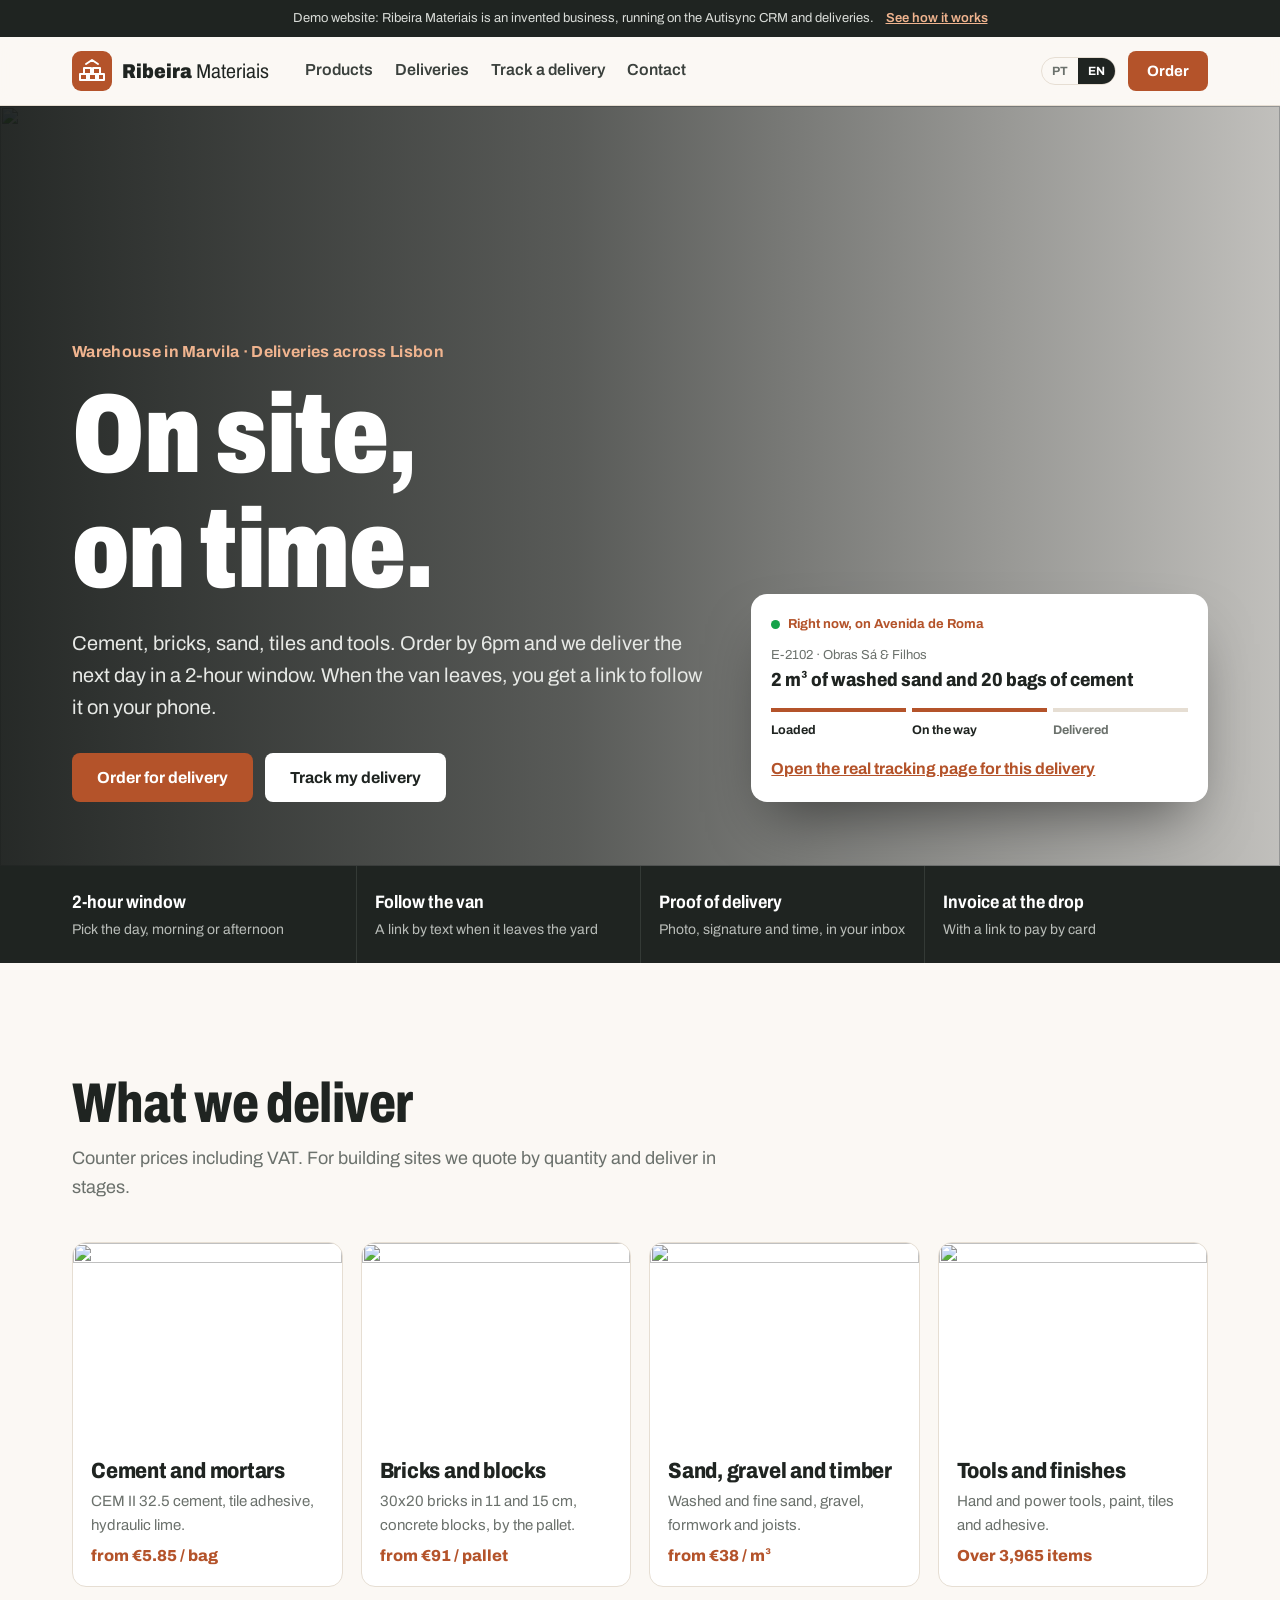
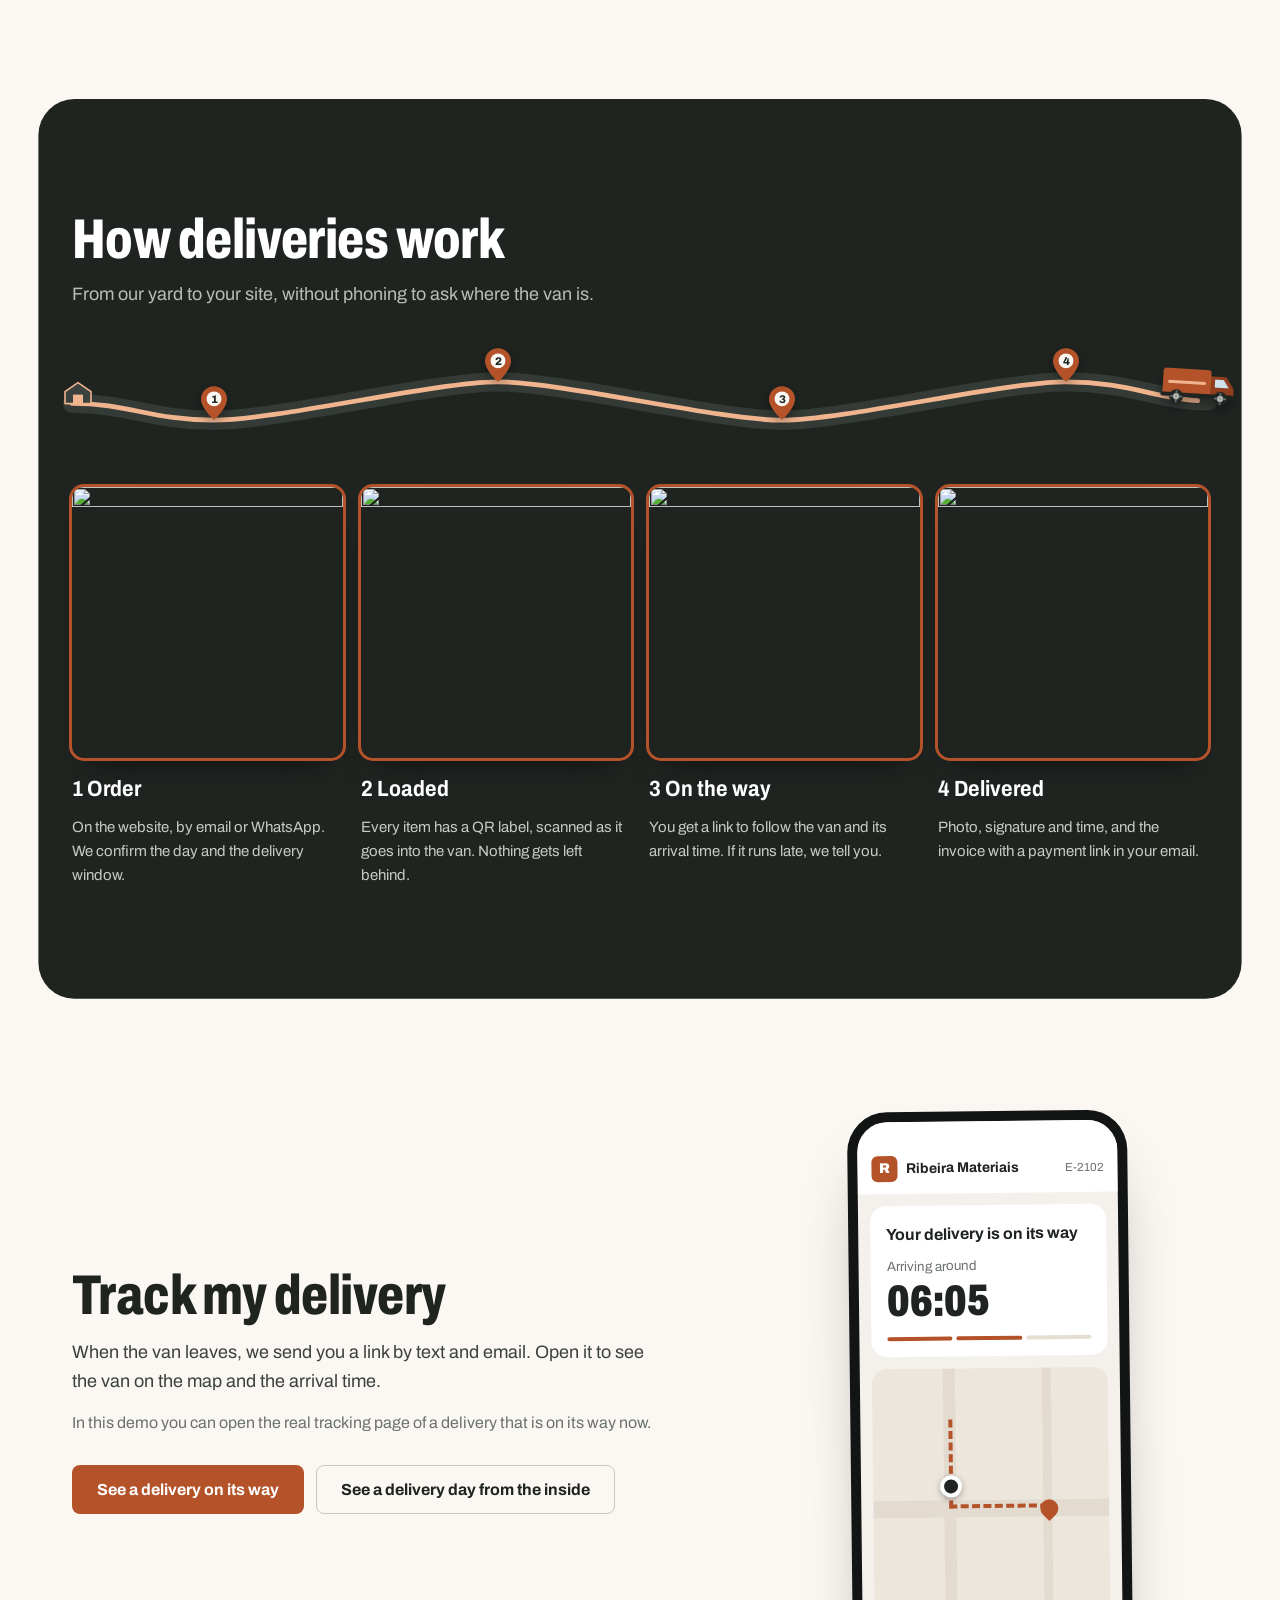
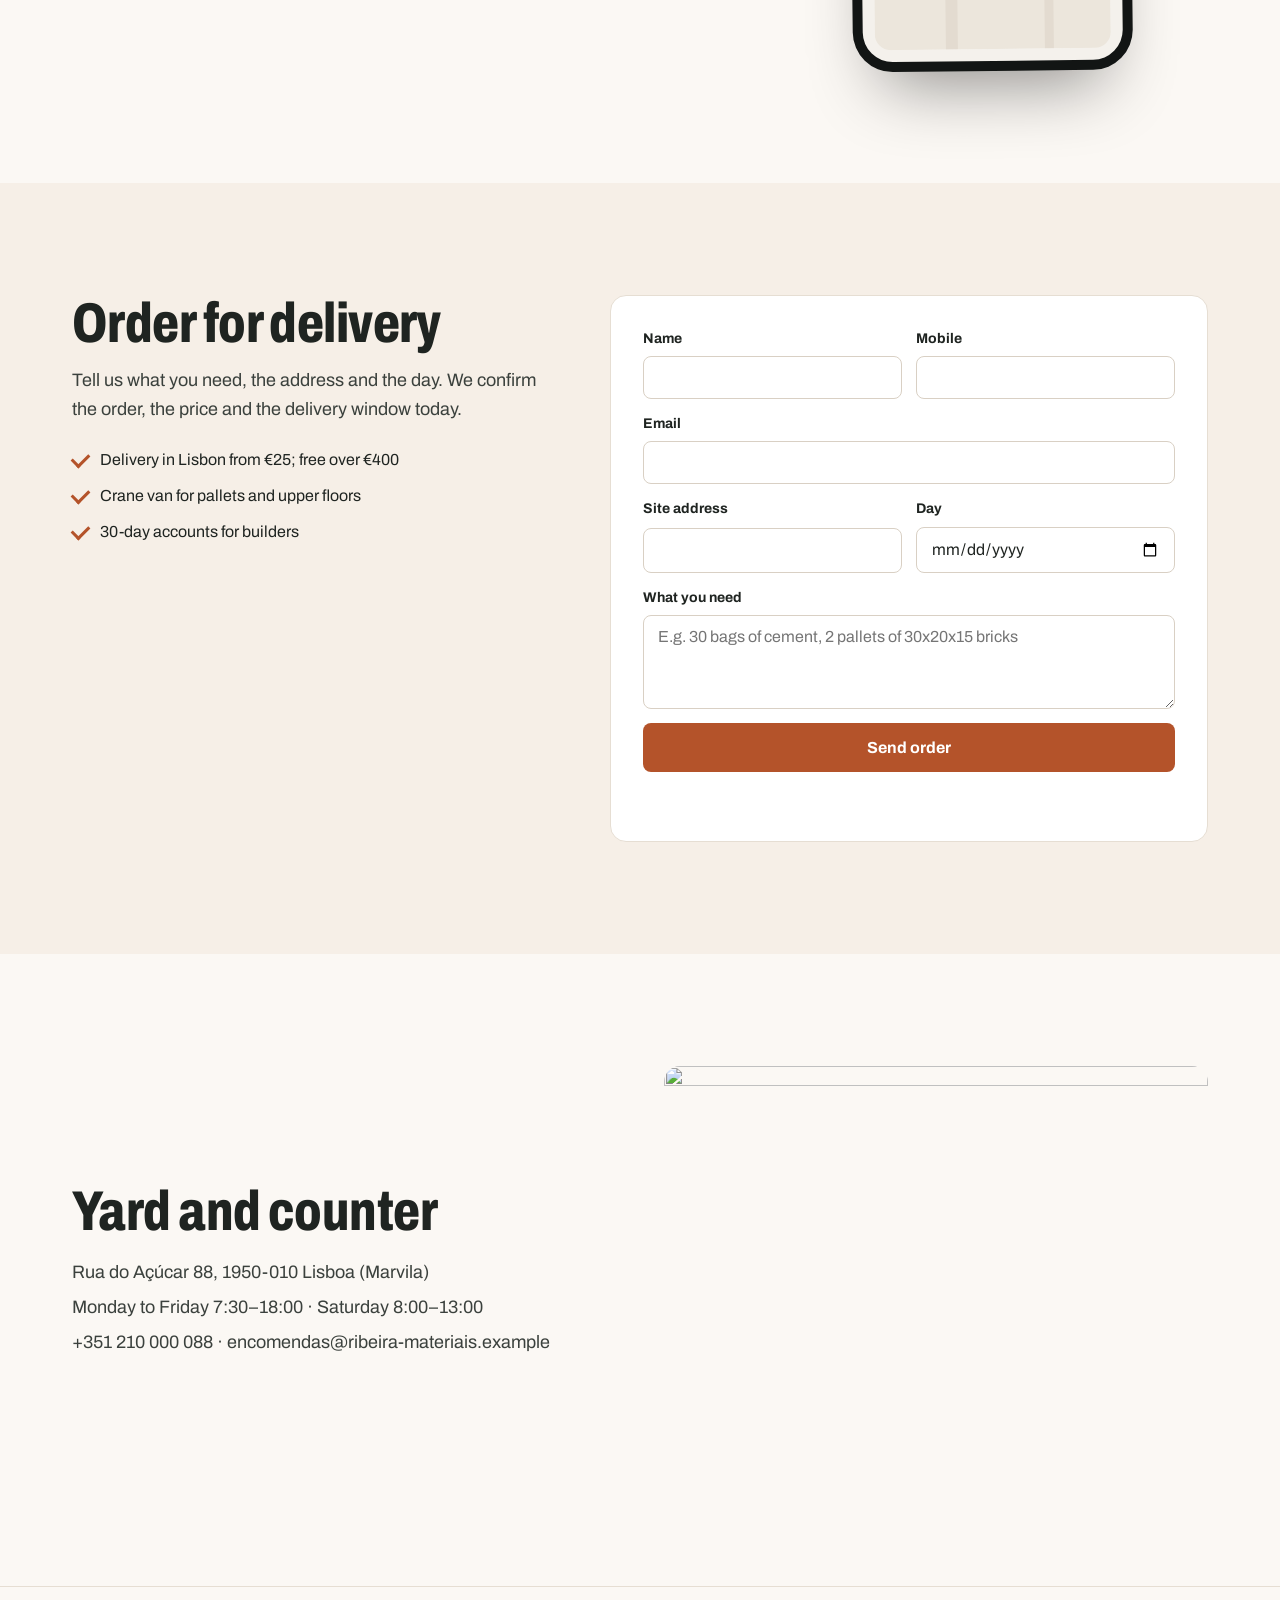
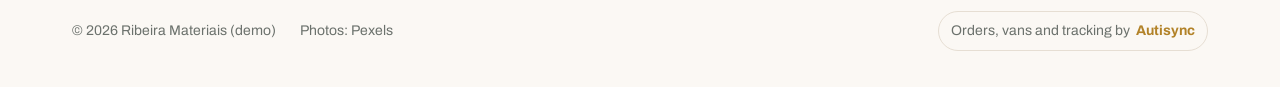
==== commit 46d07bab: "Motion: animated hero, a signature scene for the business, scroll effects Adds src/motion.js and src" ====
--- a/src/index.html
+++ b/src/index.html
@@ -15,6 +15,8 @@
   <link rel="preconnect" href="https://fonts.gstatic.com" crossorigin>
   <link href="https://fonts.googleapis.com/css2?family=Archivo:wdth,wght@62..125,400..900&display=swap" rel="stylesheet">
   <link rel="stylesheet" href="styles.css">
+  <link rel="stylesheet" href="motion.css">
+  <script src="motion.js"></script>
   <script src="config.js"></script>
 </head>
 <body>
--- a/src/motion.css
+++ b/src/motion.css
@@ -0,0 +1,55 @@
+/* Motion layer (shared). Everything here is inert until motion.js has added
+   .mo to <html>, which it never does with prefers-reduced-motion: reduce. */
+.mo-w { display: inline-block; clip-path: inset(-0.4em -0.5em -0.2em -0.5em); }
+.mo-wi { display: inline-block; will-change: translate; }
+.mo-wdone .mo-w { clip-path: none; }
+.mo-wdone .mo-wi { will-change: auto; }
+.mo-deco { pointer-events: none; }
+@media (prefers-reduced-motion: reduce) {
+  .mo-deco *, .mo-deco { animation: none !important; }
+}
+
+/* ── Ribeira ── */
+:root { --mo-ease: cubic-bezier(.16, 1, .3, 1); }
+
+/* The delivery route above the four steps. */
+.mo-route { position: relative; height: 120px; margin: -8px 0 26px; }
+.mo-road { position: absolute; inset: 0; width: 100%; height: 100%; overflow: visible; }
+.mo-depot { position: absolute; left: 0; top: 52%; width: 30px; height: 26px; transform: translate(-30%, -90%); }
+.mo-depot svg, .mo-pin svg, .mo-van svg { display: block; width: 100%; height: 100%; overflow: visible; }
+.mo-pin { position: absolute; width: 26px; height: 34px; transform: translate(-50%, -100%); transform-origin: 50% 100%; scale: 0; }
+.mo-pin.on { scale: 1; }
+.mo-pin svg { filter: drop-shadow(0 4px 6px rgba(0, 0, 0, .35)); }
+.mo-pin-ring { position: absolute; left: 50%; bottom: -5px; width: 30px; height: 10px; margin-left: -15px; border-radius: 50%; border: 2px solid #F0B48F; opacity: 0; }
+.mo-pin.on .mo-pin-ring { animation: mo-ring 2.6s ease-out infinite; }
+@keyframes mo-ring { 0% { opacity: .9; transform: scale(.3); } 70%, 100% { opacity: 0; transform: scale(1.8); } }
+.mo-van { position: absolute; left: 0; top: 0; width: 76px; height: 42px; transform-origin: 50% 86%; will-change: transform; filter: drop-shadow(0 6px 6px rgba(0, 0, 0, .35)); }
+@media (max-width: 560px) {
+  .mo-route { height: 96px; margin-bottom: 18px; }
+  .mo-van { width: 58px; height: 32px; }
+  .mo-pin { width: 22px; height: 29px; }
+}
+/* Each step lights up when the van gets there. */
+html.mo #entregas .steps img { transition: box-shadow .6s var(--mo-ease), scale .6s var(--mo-ease); }
+html.mo #entregas .steps li.mo-reached img { box-shadow: 0 0 0 3px #B4532A, 0 18px 30px -18px rgba(0, 0, 0, .7); }
+html.mo #entregas .steps b::before { transition: color .4s; }
+html.mo #entregas .steps li.mo-reached b::before { color: #fff; }
+
+/* Product cards: lift with a warm light under the pointer; the photo leans in. */
+html.mo .cat { position: relative; isolation: isolate; transition: translate .5s var(--mo-ease), box-shadow .35s, border-color .3s; }
+html.mo .cat::after { content: ''; position: absolute; inset: 0; z-index: 1; border-radius: inherit; pointer-events: none; opacity: 0; transition: opacity .35s;
+  background: radial-gradient(260px circle at var(--mx, 50%) var(--my, 0%), rgba(180, 83, 42, .12), transparent 70%); }
+html.mo .cat:hover { translate: 0 -6px; box-shadow: 0 26px 40px -28px rgba(31, 36, 33, .45); border-color: #D8C6B2; }
+html.mo .cat:hover::after { opacity: 1; }
+html.mo .cat img { transition: scale 1s var(--mo-ease); }
+html.mo .cat:hover img { scale: 1.06; }
+html.mo .steps li:hover img { scale: 1.03; }
+
+/* Buttons and links. */
+html.mo .btn-brand { position: relative; overflow: hidden; isolation: isolate; }
+html.mo .btn-brand::after { content: ''; position: absolute; inset: 0; z-index: -1; background: linear-gradient(105deg, transparent 30%, rgba(255, 255, 255, .25) 50%, transparent 70%); translate: -110% 0; transition: translate .7s var(--mo-ease); }
+html.mo .btn-brand:hover::after { translate: 110% 0; }
+html.mo .nav a { background: linear-gradient(var(--brand), var(--brand)) 0 100% / 0 2px no-repeat; transition: background-size .35s var(--mo-ease), color .2s; padding-bottom: 3px; }
+html.mo .nav a:hover { background-size: 100% 2px; }
+html.mo .live-link, html.mo .ticks li { transition: translate .35s var(--mo-ease); }
+html.mo .live-link:hover { translate: 3px 0; }
